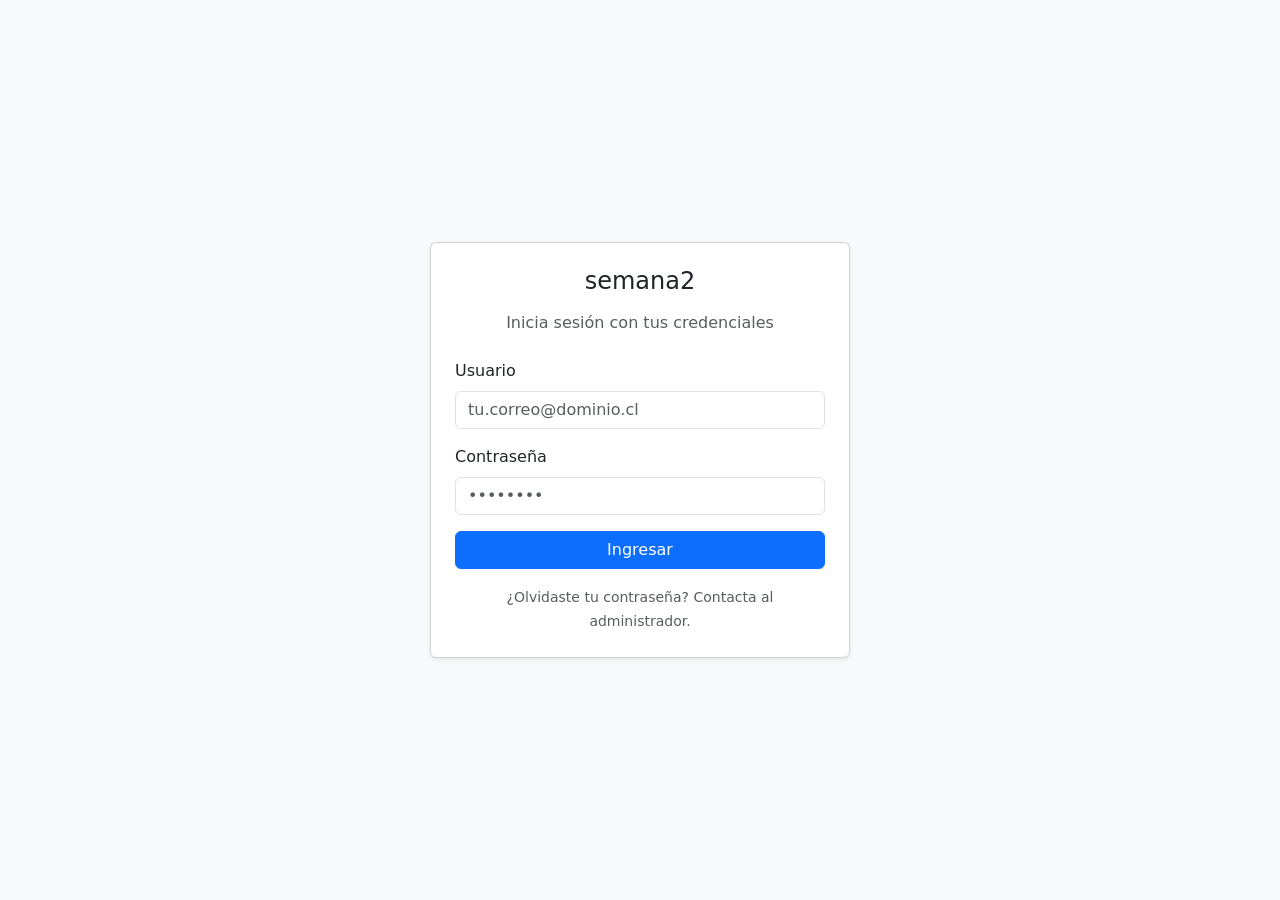
==== src/main/resources/templates/index.html @ cc55e975 "Proyecto Semana2 - Spring Boot JWT + MySQL" ====
<!doctype html>
<html lang="es" xmlns:th="http://www.thymeleaf.org">
<head>
  <meta charset="utf-8">
  <meta name="viewport" content="width=device-width, initial-scale=1">
  <title>semana2 — Iniciar sesión</title>
  <link href="https://cdn.jsdelivr.net/npm/bootstrap@5.3.3/dist/css/bootstrap.min.css" rel="stylesheet">
</head>
<body class="bg-light">
  <div class="container d-flex align-items-center justify-content-center" style="min-height:100vh;">
    <div class="card shadow-sm w-100" style="max-width: 420px;">
      <div class="card-body p-4">
        <h1 class="h4 text-center mb-3">semana2</h1>
        <p class="text-muted text-center mb-4">Inicia sesión con tus credenciales</p>

        <form id="loginForm">
          <div class="mb-3">
            <label for="username" class="form-label">Usuario</label>
            <input type="text" id="username" class="form-control" placeholder="tu.correo@dominio.cl" required>
          </div>

          <div class="mb-3">
            <label for="password" class="form-label">Contraseña</label>
            <input type="password" id="password" class="form-control" placeholder="••••••••" required>
          </div>

          <button class="btn btn-primary w-100" type="submit">Ingresar</button>
        </form>

        <div id="errorBox" class="alert alert-danger mt-3 d-none" role="alert">
          Credenciales inválidas. Inténtalo nuevamente.
        </div>

        <div class="text-center mt-3">
          <small class="text-muted">¿Olvidaste tu contraseña? Contacta al administrador.</small>
        </div>
      </div>
    </div>
  </div>

  <script>
    // Decodifica el payload del JWT para leer el "role"
    function parseJwt (token) {
      try {
        const base64Url = token.split('.')[1];
        const base64 = base64Url.replace(/-/g, '+').replace(/_/g, '/');
        const jsonPayload = decodeURIComponent(atob(base64).split('').map(function(c) {
          return '%' + ('00' + c.charCodeAt(0).toString(16)).slice(-2);
        }).join(''));
        return JSON.parse(jsonPayload);
      } catch (e) {
        return null;
      }
    }

    document.getElementById('loginForm').addEventListener('submit', async (e) => {
      e.preventDefault();
      const username = document.getElementById('username').value.trim();
      const password = document.getElementById('password').value;

      const errorBox = document.getElementById('errorBox');
      errorBox.classList.add('d-none');

      try {
        const resp = await fetch('/auth/login', {
          method: 'POST',
          headers: {'Content-Type': 'application/json'},
          body: JSON.stringify({ username, password })
        });

        if (!resp.ok) {
          errorBox.classList.remove('d-none');
          return;
        }

        const data = await resp.json(); // { accessToken: "..." }
        const token = data.accessToken;
        // Guarda el token para futuras llamadas
        localStorage.setItem('token', token);

        // Lee el rol desde el claim "role" del JWT
        const payload = parseJwt(token);
        const role = payload && payload.role ? payload.role : null;

        // Redirige según el rol
        if (role === 'ROLE_ADMIN') {
          window.location.href = '/admin';
        } else if (role === 'ROLE_USER') {
          window.location.href = '/user';
        } else {
          // rol desconocido: manda a home user por defecto
          window.location.href = '/user';
        }
      } catch (err) {
        console.error(err);
        errorBox.classList.remove('d-none');
      }
    });
  </script>
</body>
</html>
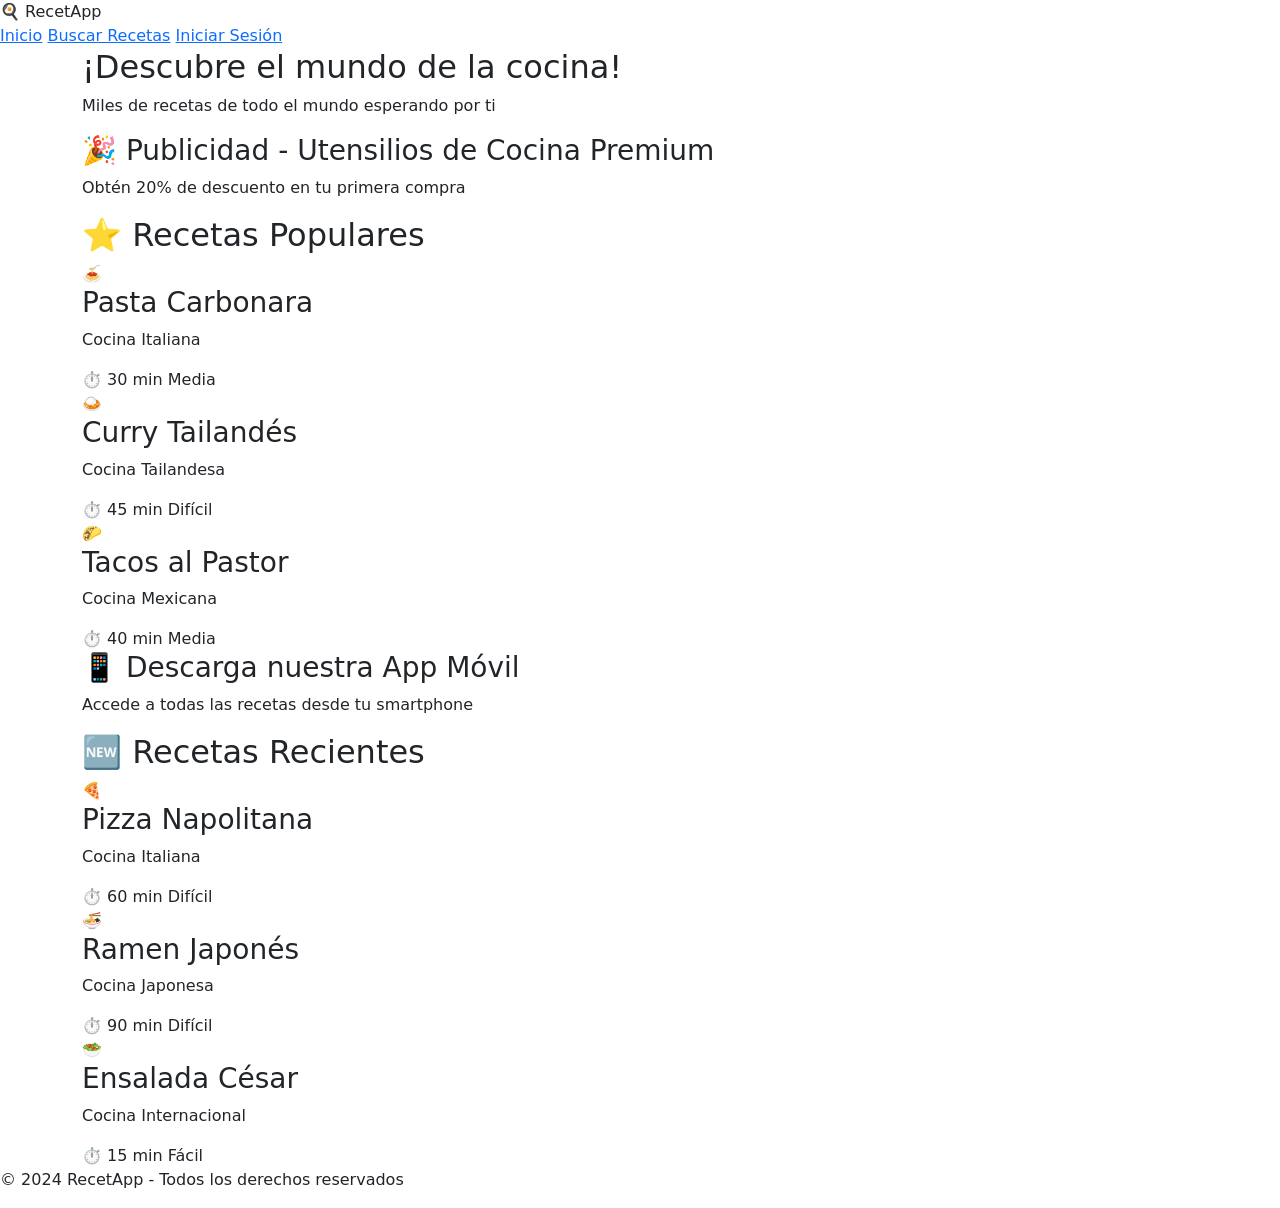
==== commit d4488c2a: "desarrollo de paginas" ====
--- a/src/main/resources/templates/index.html
+++ b/src/main/resources/templates/index.html
@@ -4,98 +4,122 @@
   <meta charset="utf-8">
   <meta name="viewport" content="width=device-width, initial-scale=1">
   <title>semana2 — Iniciar sesión</title>
+  <link th:href="@{/js/css/admin.css}" rel="stylesheet">
   <link href="https://cdn.jsdelivr.net/npm/bootstrap@5.3.3/dist/css/bootstrap.min.css" rel="stylesheet">
 </head>
-<body class="bg-light">
-  <div class="container d-flex align-items-center justify-content-center" style="min-height:100vh;">
-    <div class="card shadow-sm w-100" style="max-width: 420px;">
-      <div class="card-body p-4">
-        <h1 class="h4 text-center mb-3">semana2</h1>
-        <p class="text-muted text-center mb-4">Inicia sesión con tus credenciales</p>
 
-        <form id="loginForm">
-          <div class="mb-3">
-            <label for="username" class="form-label">Usuario</label>
-            <input type="text" id="username" class="form-control" placeholder="tu.correo@dominio.cl" required>
-          </div>
 
-          <div class="mb-3">
-            <label for="password" class="form-label">Contraseña</label>
-            <input type="password" id="password" class="form-control" placeholder="••••••••" required>
-          </div>
 
-          <button class="btn btn-primary w-100" type="submit">Ingresar</button>
-        </form>
+<body>
+    <header>
+        <nav>
+            <div class="logo">🍳 RecetApp</div>
+            <div class="nav-links">
+                <a href="/">Inicio</a>
+                <a href="buscar.html">Buscar Recetas</a>
+                <a href="/login" class="btn-login">Iniciar Sesión</a>
+            </div>
+        </nav>
+    </header>
 
-        <div id="errorBox" class="alert alert-danger mt-3 d-none" role="alert">
-          Credenciales inválidas. Inténtalo nuevamente.
+    <div class="container">
+        <div class="banner">
+            <h2>¡Descubre el mundo de la cocina!</h2>
+            <p>Miles de recetas de todo el mundo esperando por ti</p>
         </div>
 
-        <div class="text-center mt-3">
-          <small class="text-muted">¿Olvidaste tu contraseña? Contacta al administrador.</small>
+        <div class="ad-banner">
+            <h3>🎉 Publicidad - Utensilios de Cocina Premium</h3>
+            <p>Obtén 20% de descuento en tu primera compra</p>
         </div>
-      </div>
+
+        <h2 class="section-title">⭐ Recetas Populares</h2>
+        <div class="recipes-grid" id="popularRecipes">
+            <div class="recipe-card" onclick="alert('Inicia sesión para ver los detalles')">
+                <div class="recipe-image">🍝</div>
+                <div class="recipe-info">
+                    <h3 class="recipe-title">Pasta Carbonara</h3>
+                    <p>Cocina Italiana</p>
+                    <div class="recipe-meta">
+                        <span>⏱️ 30 min</span>
+                        <span class="difficulty">Media</span>
+                    </div>
+                </div>
+            </div>
+
+            <div class="recipe-card" onclick="alert('Inicia sesión para ver los detalles')">
+                <div class="recipe-image">🍛</div>
+                <div class="recipe-info">
+                    <h3 class="recipe-title">Curry Tailandés</h3>
+                    <p>Cocina Tailandesa</p>
+                    <div class="recipe-meta">
+                        <span>⏱️ 45 min</span>
+                        <span class="difficulty">Difícil</span>
+                    </div>
+                </div>
+            </div>
+
+            <div class="recipe-card" onclick="alert('Inicia sesión para ver los detalles')">
+                <div class="recipe-image">🌮</div>
+                <div class="recipe-info">
+                    <h3 class="recipe-title">Tacos al Pastor</h3>
+                    <p>Cocina Mexicana</p>
+                    <div class="recipe-meta">
+                        <span>⏱️ 40 min</span>
+                        <span class="difficulty">Media</span>
+                    </div>
+                </div>
+            </div>
+        </div>
+
+        <div class="ad-banner">
+            <h3>📱 Descarga nuestra App Móvil</h3>
+            <p>Accede a todas las recetas desde tu smartphone</p>
+        </div>
+
+        <h2 class="section-title">🆕 Recetas Recientes</h2>
+        <div class="recipes-grid" id="recentRecipes">
+            <div class="recipe-card" onclick="alert('Inicia sesión para ver los detalles')">
+                <div class="recipe-image">🍕</div>
+                <div class="recipe-info">
+                    <h3 class="recipe-title">Pizza Napolitana</h3>
+                    <p>Cocina Italiana</p>
+                    <div class="recipe-meta">
+                        <span>⏱️ 60 min</span>
+                        <span class="difficulty">Difícil</span>
+                    </div>
+                </div>
+            </div>
+
+            <div class="recipe-card" onclick="alert('Inicia sesión para ver los detalles')">
+                <div class="recipe-image">🍜</div>
+                <div class="recipe-info">
+                    <h3 class="recipe-title">Ramen Japonés</h3>
+                    <p>Cocina Japonesa</p>
+                    <div class="recipe-meta">
+                        <span>⏱️ 90 min</span>
+                        <span class="difficulty">Difícil</span>
+                    </div>
+                </div>
+            </div>
+
+            <div class="recipe-card" onclick="alert('Inicia sesión para ver los detalles')">
+                <div class="recipe-image">🥗</div>
+                <div class="recipe-info">
+                    <h3 class="recipe-title">Ensalada César</h3>
+                    <p>Cocina Internacional</p>
+                    <div class="recipe-meta">
+                        <span>⏱️ 15 min</span>
+                        <span class="difficulty">Fácil</span>
+                    </div>
+                </div>
+            </div>
+        </div>
     </div>
-  </div>
 
-  <script>
-    // Decodifica el payload del JWT para leer el "role"
-    function parseJwt (token) {
-      try {
-        const base64Url = token.split('.')[1];
-        const base64 = base64Url.replace(/-/g, '+').replace(/_/g, '/');
-        const jsonPayload = decodeURIComponent(atob(base64).split('').map(function(c) {
-          return '%' + ('00' + c.charCodeAt(0).toString(16)).slice(-2);
-        }).join(''));
-        return JSON.parse(jsonPayload);
-      } catch (e) {
-        return null;
-      }
-    }
-
-    document.getElementById('loginForm').addEventListener('submit', async (e) => {
-      e.preventDefault();
-      const username = document.getElementById('username').value.trim();
-      const password = document.getElementById('password').value;
-
-      const errorBox = document.getElementById('errorBox');
-      errorBox.classList.add('d-none');
-
-      try {
-        const resp = await fetch('/auth/login', {
-          method: 'POST',
-          headers: {'Content-Type': 'application/json'},
-          body: JSON.stringify({ username, password })
-        });
-
-        if (!resp.ok) {
-          errorBox.classList.remove('d-none');
-          return;
-        }
-
-        const data = await resp.json(); // { accessToken: "..." }
-        const token = data.accessToken;
-        // Guarda el token para futuras llamadas
-        localStorage.setItem('token', token);
-
-        // Lee el rol desde el claim "role" del JWT
-        const payload = parseJwt(token);
-        const role = payload && payload.role ? payload.role : null;
-
-        // Redirige según el rol
-        if (role === 'ROLE_ADMIN') {
-          window.location.href = '/admin';
-        } else if (role === 'ROLE_USER') {
-          window.location.href = '/user';
-        } else {
-          // rol desconocido: manda a home user por defecto
-          window.location.href = '/user';
-        }
-      } catch (err) {
-        console.error(err);
-        errorBox.classList.remove('d-none');
-      }
-    });
-  </script>
+    <footer>
+        <p>&copy; 2024 RecetApp - Todos los derechos reservados</p>
+    </footer>
 </body>
 </html>
+
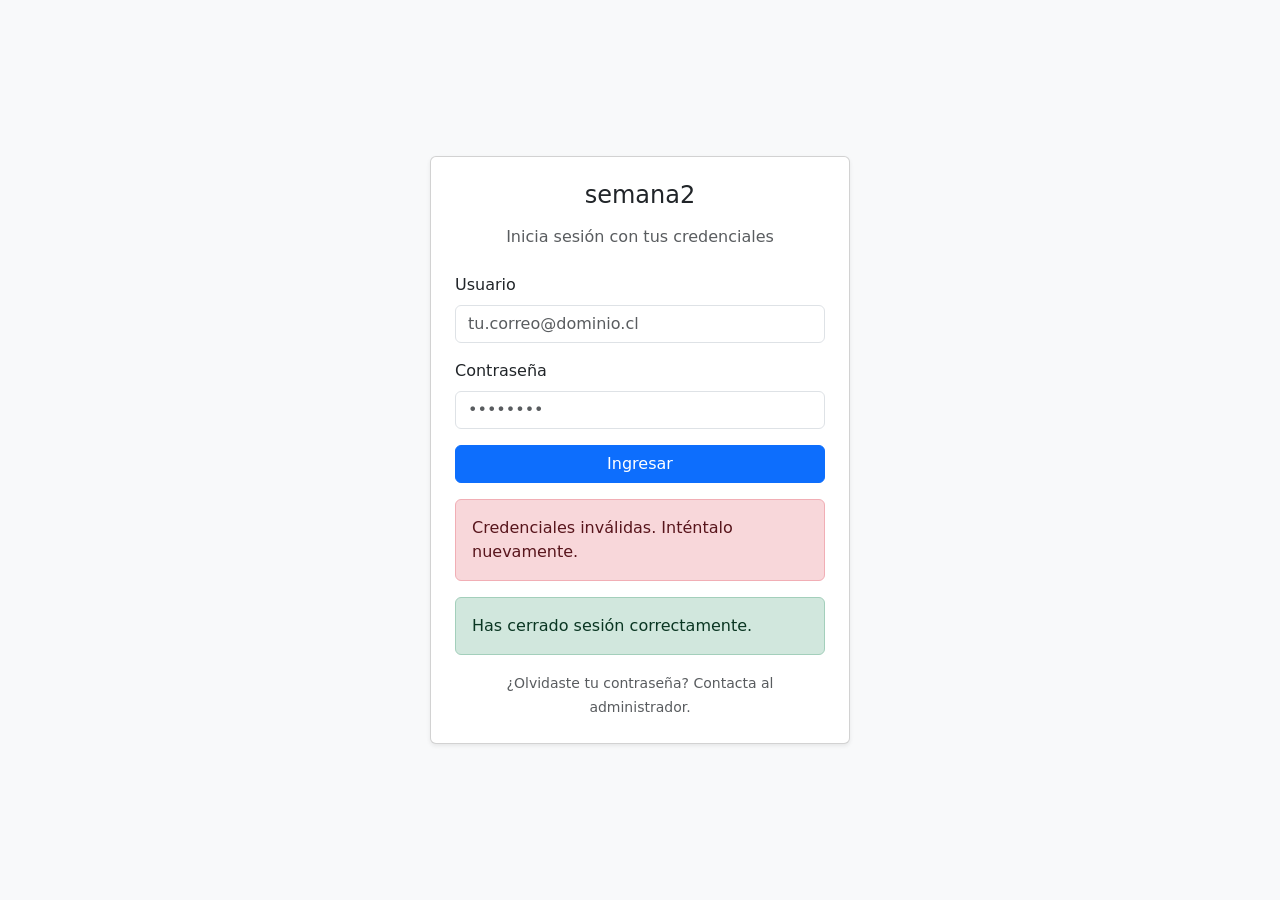
==== commit 4c232153: "cambios template" ====
--- a/src/main/resources/templates/index.html
+++ b/src/main/resources/templates/index.html
@@ -1,125 +1,44 @@
 <!doctype html>
-<html lang="es" xmlns:th="http://www.thymeleaf.org">
-<head>
+<html lang="es" xmlns:th="http://www.thymeleaf.org"
+      xmlns:sec="http://www.thymeleaf.org/extras/spring-security"><head>
   <meta charset="utf-8">
   <meta name="viewport" content="width=device-width, initial-scale=1">
   <title>semana2 — Iniciar sesión</title>
-  <link th:href="@{/js/css/admin.css}" rel="stylesheet">
   <link href="https://cdn.jsdelivr.net/npm/bootstrap@5.3.3/dist/css/bootstrap.min.css" rel="stylesheet">
 </head>
+<body class="bg-light">
+  <div class="container d-flex align-items-center justify-content-center" style="min-height:100vh;">
+    <div class="card shadow-sm w-100" style="max-width: 420px;">
+      <div class="card-body p-4">
+        <h1 class="h4 text-center mb-3">semana2</h1>
+        <p class="text-muted text-center mb-4">Inicia sesión con tus credenciales</p>
 
+        <form th:action="@{/login}" method="post">
+          <div class="mb-3">
+            <label for="username" class="form-label">Usuario</label>
+            <input type="text" id="username" name="username" class="form-control" placeholder="tu.correo@dominio.cl" required>
+          </div>
 
+          <div class="mb-3">
+            <label for="password" class="form-label">Contraseña</label>
+            <input type="password" id="password" name="password" class="form-control" placeholder="••••••••" required>
+          </div>
 
-<body>
-    <header>
-        <nav>
-            <div class="logo">🍳 RecetApp</div>
-            <div class="nav-links">
-                <a href="/">Inicio</a>
-                <a href="buscar.html">Buscar Recetas</a>
-                <a href="/login" class="btn-login">Iniciar Sesión</a>
-            </div>
-        </nav>
-    </header>
+          <button class="btn btn-primary w-100" type="submit">Ingresar</button>
+        </form>
 
-    <div class="container">
-        <div class="banner">
-            <h2>¡Descubre el mundo de la cocina!</h2>
-            <p>Miles de recetas de todo el mundo esperando por ti</p>
+          <div th:if="${param.error}" class="alert alert-danger mt-3" role="alert">
+            Credenciales inválidas. Inténtalo nuevamente.
+          </div>
+          <div th:if="${param.logout}" class="alert alert-success mt-3" role="alert">
+            Has cerrado sesión correctamente.
+          </div>
+
+        <div class="text-center mt-3">
+          <small class="text-muted">¿Olvidaste tu contraseña? Contacta al administrador.</small>
         </div>
-
-        <div class="ad-banner">
-            <h3>🎉 Publicidad - Utensilios de Cocina Premium</h3>
-            <p>Obtén 20% de descuento en tu primera compra</p>
-        </div>
-
-        <h2 class="section-title">⭐ Recetas Populares</h2>
-        <div class="recipes-grid" id="popularRecipes">
-            <div class="recipe-card" onclick="alert('Inicia sesión para ver los detalles')">
-                <div class="recipe-image">🍝</div>
-                <div class="recipe-info">
-                    <h3 class="recipe-title">Pasta Carbonara</h3>
-                    <p>Cocina Italiana</p>
-                    <div class="recipe-meta">
-                        <span>⏱️ 30 min</span>
-                        <span class="difficulty">Media</span>
-                    </div>
-                </div>
-            </div>
-
-            <div class="recipe-card" onclick="alert('Inicia sesión para ver los detalles')">
-                <div class="recipe-image">🍛</div>
-                <div class="recipe-info">
-                    <h3 class="recipe-title">Curry Tailandés</h3>
-                    <p>Cocina Tailandesa</p>
-                    <div class="recipe-meta">
-                        <span>⏱️ 45 min</span>
-                        <span class="difficulty">Difícil</span>
-                    </div>
-                </div>
-            </div>
-
-            <div class="recipe-card" onclick="alert('Inicia sesión para ver los detalles')">
-                <div class="recipe-image">🌮</div>
-                <div class="recipe-info">
-                    <h3 class="recipe-title">Tacos al Pastor</h3>
-                    <p>Cocina Mexicana</p>
-                    <div class="recipe-meta">
-                        <span>⏱️ 40 min</span>
-                        <span class="difficulty">Media</span>
-                    </div>
-                </div>
-            </div>
-        </div>
-
-        <div class="ad-banner">
-            <h3>📱 Descarga nuestra App Móvil</h3>
-            <p>Accede a todas las recetas desde tu smartphone</p>
-        </div>
-
-        <h2 class="section-title">🆕 Recetas Recientes</h2>
-        <div class="recipes-grid" id="recentRecipes">
-            <div class="recipe-card" onclick="alert('Inicia sesión para ver los detalles')">
-                <div class="recipe-image">🍕</div>
-                <div class="recipe-info">
-                    <h3 class="recipe-title">Pizza Napolitana</h3>
-                    <p>Cocina Italiana</p>
-                    <div class="recipe-meta">
-                        <span>⏱️ 60 min</span>
-                        <span class="difficulty">Difícil</span>
-                    </div>
-                </div>
-            </div>
-
-            <div class="recipe-card" onclick="alert('Inicia sesión para ver los detalles')">
-                <div class="recipe-image">🍜</div>
-                <div class="recipe-info">
-                    <h3 class="recipe-title">Ramen Japonés</h3>
-                    <p>Cocina Japonesa</p>
-                    <div class="recipe-meta">
-                        <span>⏱️ 90 min</span>
-                        <span class="difficulty">Difícil</span>
-                    </div>
-                </div>
-            </div>
-
-            <div class="recipe-card" onclick="alert('Inicia sesión para ver los detalles')">
-                <div class="recipe-image">🥗</div>
-                <div class="recipe-info">
-                    <h3 class="recipe-title">Ensalada César</h3>
-                    <p>Cocina Internacional</p>
-                    <div class="recipe-meta">
-                        <span>⏱️ 15 min</span>
-                        <span class="difficulty">Fácil</span>
-                    </div>
-                </div>
-            </div>
-        </div>
+      </div>
     </div>
-
-    <footer>
-        <p>&copy; 2024 RecetApp - Todos los derechos reservados</p>
-    </footer>
+  </div>
 </body>
 </html>
-
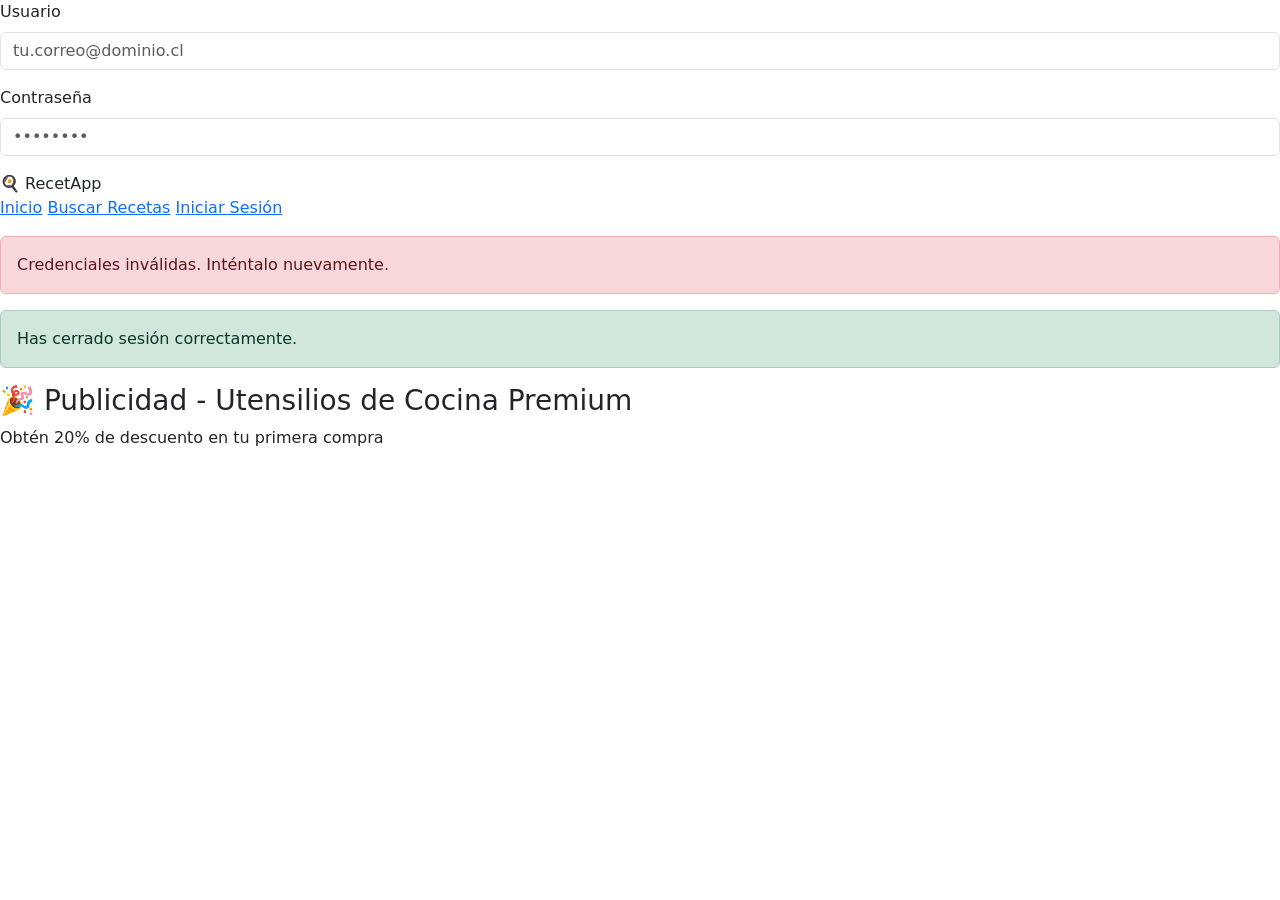
==== commit 1c4ae463: "Merge remote-tracking branch 'origin/main'" ====
--- a/src/main/resources/templates/index.html
+++ b/src/main/resources/templates/index.html
@@ -4,14 +4,9 @@
   <meta charset="utf-8">
   <meta name="viewport" content="width=device-width, initial-scale=1">
   <title>semana2 — Iniciar sesión</title>
+  <link th:href="@{/js/css/admin.css}" rel="stylesheet">
   <link href="https://cdn.jsdelivr.net/npm/bootstrap@5.3.3/dist/css/bootstrap.min.css" rel="stylesheet">
 </head>
-<body class="bg-light">
-  <div class="container d-flex align-items-center justify-content-center" style="min-height:100vh;">
-    <div class="card shadow-sm w-100" style="max-width: 420px;">
-      <div class="card-body p-4">
-        <h1 class="h4 text-center mb-3">semana2</h1>
-        <p class="text-muted text-center mb-4">Inicia sesión con tus credenciales</p>
 
         <form th:action="@{/login}" method="post">
           <div class="mb-3">
@@ -24,8 +19,17 @@
             <input type="password" id="password" name="password" class="form-control" placeholder="••••••••" required>
           </div>
 
-          <button class="btn btn-primary w-100" type="submit">Ingresar</button>
-        </form>
+<body>
+    <header>
+        <nav>
+            <div class="logo">🍳 RecetApp</div>
+            <div class="nav-links">
+                <a href="/">Inicio</a>
+                <a href="buscar.html">Buscar Recetas</a>
+                <a href="/login" class="btn-login">Iniciar Sesión</a>
+            </div>
+        </nav>
+    </header>
 
           <div th:if="${param.error}" class="alert alert-danger mt-3" role="alert">
             Credenciales inválidas. Inténtalo nuevamente.
@@ -34,11 +38,13 @@
             Has cerrado sesión correctamente.
           </div>
 
-        <div class="text-center mt-3">
-          <small class="text-muted">¿Olvidaste tu contraseña? Contacta al administrador.</small>
+        <div class="ad-banner">
+            <h3>🎉 Publicidad - Utensilios de Cocina Premium</h3>
+            <p>Obtén 20% de descuento en tu primera compra</p>
         </div>
       </div>
     </div>
   </div>
 </body>
 </html>
+
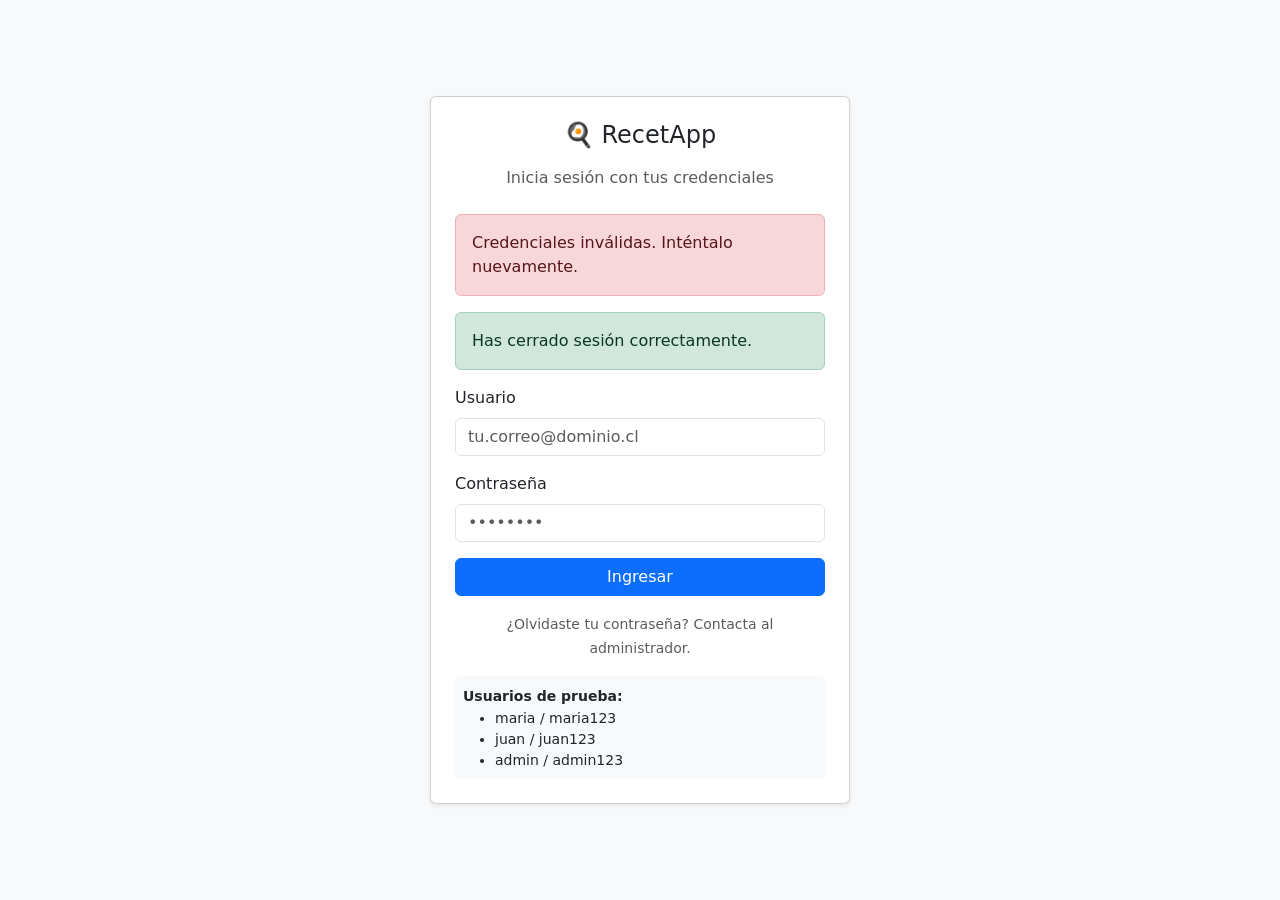
==== commit 0b675298: "correcciones" ====
--- a/src/main/resources/templates/index.html
+++ b/src/main/resources/templates/index.html
@@ -1,50 +1,52 @@
 <!doctype html>
 <html lang="es" xmlns:th="http://www.thymeleaf.org"
-      xmlns:sec="http://www.thymeleaf.org/extras/spring-security"><head>
+      xmlns:sec="http://www.thymeleaf.org/extras/spring-security">
+<head>
   <meta charset="utf-8">
   <meta name="viewport" content="width=device-width, initial-scale=1">
   <title>semana2 — Iniciar sesión</title>
-  <link th:href="@{/js/css/admin.css}" rel="stylesheet">
   <link href="https://cdn.jsdelivr.net/npm/bootstrap@5.3.3/dist/css/bootstrap.min.css" rel="stylesheet">
 </head>
-
+<body class="bg-light">
+  <div class="container d-flex align-items-center justify-content-center" style="min-height:100vh;">
+    <div class="card shadow-sm w-100" style="max-width: 420px;">
+      <div class="card-body p-4">
+        <h1 class="h4 text-center mb-3">🍳 RecetApp</h1>
+        <p class="text-muted text-center mb-4">Inicia sesión con tus credenciales</p>
+        
+        <div th:if="${param.error}" class="alert alert-danger" role="alert">
+          Credenciales inválidas. Inténtalo nuevamente.
+        </div>
+        <div th:if="${param.logout}" class="alert alert-success" role="alert">
+          Has cerrado sesión correctamente.
+        </div>
+        
         <form th:action="@{/login}" method="post">
           <div class="mb-3">
             <label for="username" class="form-label">Usuario</label>
             <input type="text" id="username" name="username" class="form-control" placeholder="tu.correo@dominio.cl" required>
           </div>
-
           <div class="mb-3">
             <label for="password" class="form-label">Contraseña</label>
             <input type="password" id="password" name="password" class="form-control" placeholder="••••••••" required>
           </div>
-
-<body>
-    <header>
-        <nav>
-            <div class="logo">🍳 RecetApp</div>
-            <div class="nav-links">
-                <a href="/">Inicio</a>
-                <a href="buscar.html">Buscar Recetas</a>
-                <a href="/login" class="btn-login">Iniciar Sesión</a>
-            </div>
-        </nav>
-    </header>
-
-          <div th:if="${param.error}" class="alert alert-danger mt-3" role="alert">
-            Credenciales inválidas. Inténtalo nuevamente.
-          </div>
-          <div th:if="${param.logout}" class="alert alert-success mt-3" role="alert">
-            Has cerrado sesión correctamente.
-          </div>
-
-        <div class="ad-banner">
-            <h3>🎉 Publicidad - Utensilios de Cocina Premium</h3>
-            <p>Obtén 20% de descuento en tu primera compra</p>
+          <button class="btn btn-primary w-100" type="submit">Ingresar</button>
+        </form>
+        
+        <div class="text-center mt-3">
+          <small class="text-muted">¿Olvidaste tu contraseña? Contacta al administrador.</small>
+        </div>
+        
+        <div class="mt-3 p-2 bg-light rounded">
+          <small><strong>Usuarios de prueba:</strong></small>
+          <ul class="small mb-0">
+            <li>maria / maria123</li>
+            <li>juan / juan123</li>
+            <li>admin / admin123</li>
+          </ul>
         </div>
       </div>
     </div>
   </div>
 </body>
-</html>
-
+</html>
